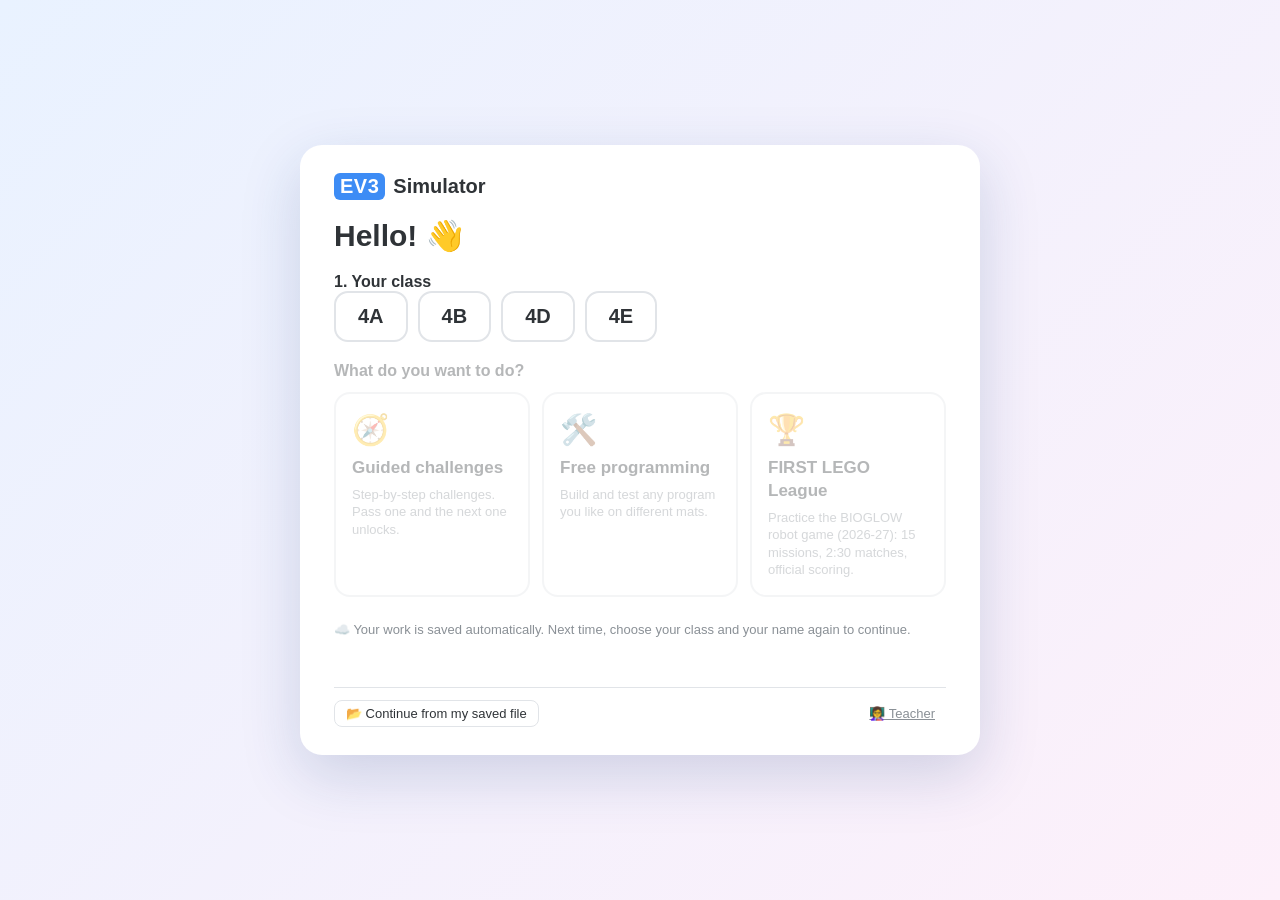
==== index.html @ 579acf02 "Narrower block palette (own scale 0.75); EV3 brick, variables and console collapsed by default Co-Au" ====
<!doctype html>
<html lang="en">
<head>
  <meta charset="utf-8">
  <meta name="viewport" content="width=device-width, initial-scale=1">
  <title>EV3 Simulator</title>
  <link rel="stylesheet" href="css/style.css">
</head>
<body>
  <header id="topbar">
    <div class="brand"><span class="logo">EV3</span><span>Simulator</span></div>
    <div class="student-chip" id="studentChip" title="Student">👤 <span id="chipName"></span></div>
    <button class="mode-pill" id="btnSwitchMode" title="Switch mode"></button>
    <div class="spacer"></div>
    <span class="sync" id="syncStatus" title="Connection to the teacher's dashboard"></span>
    <button id="btnHelpMe" class="help-me" title="Ask your teacher for help">🙋 I need help</button>
    <button id="btnSaveWork" class="save-work" title="Download your work to this computer">💾 Save my work</button>
    <button id="btnHelp" class="round" title="Help">?</button>
    <button id="btnExit" title="Finish or change student">Exit</button>
  </header>
  <div id="saveReminder" class="save-reminder" hidden>💾 Remember to save your work on this computer. <button id="btnReminderSave">Save now</button> <button id="btnReminderLater" class="link">later</button></div>

  <main>
    <section id="editor">
      <div id="blocklyDiv"></div>
      <button id="btnPortView" class="pv-open" title="Show the Port View: live values of every motor and sensor">
        <svg viewBox="0 0 34 40" width="26" height="30"><rect x="6" y="2" width="22" height="36" rx="4" fill="none" stroke="#3a3f45" stroke-width="2.4"/><rect x="10" y="6" width="14" height="10" rx="1.5" fill="#3a3f45"/><rect x="13" y="22" width="8" height="8" rx="2" fill="#3a3f45"/></svg>
        <span>Port View</span>
      </button>
      <div id="zoomBar" class="zoom-bar">
        <button data-z="out" title="Zoom out"><svg viewBox="0 0 24 24"><circle cx="10" cy="10" r="7"/><path d="M6.5 10h7M15.5 15.5L21 21"/></svg></button>
        <button data-z="in" title="Zoom in"><svg viewBox="0 0 24 24"><circle cx="10" cy="10" r="7"/><path d="M6.5 10h7M10 6.5v7M15.5 15.5L21 21"/></svg></button>
        <button data-z="reset" title="Reset zoom"><svg viewBox="0 0 24 24"><path d="M4 4l5 5M9 5v4H5M20 4l-5 5M15 5v4h4M4 20l5-5M9 19v-4H5M20 20l-5-5M15 19v-4h4"/><circle cx="12" cy="12" r="0.8"/></svg></button>
        <span class="sep"></span>
        <button data-z="undo" title="Undo"><svg viewBox="0 0 24 24"><path d="M9 14L4 9l5-5"/><path d="M4 9h10a6 6 0 0 1 0 12h-3"/></svg></button>
        <button data-z="redo" title="Redo"><svg viewBox="0 0 24 24"><path d="M15 14l5-5-5-5"/><path d="M20 9H10a6 6 0 0 0 0 12h3"/></svg></button>
      </div>
    </section>

    <aside id="side">
      <div id="examBanner" class="exam-banner" hidden></div>
      <div class="toolbar">
        <button id="btnRun" class="run" title="Run the program">▶ Run</button>
        <button id="btnStop" class="stop" title="Stop the program">■ Stop</button>
        <button id="btnReset" title="Put the robot back at the start">↺ Reset</button>
        <select id="speedSel" title="Simulation speed">
          <option value="1">×1</option><option value="2">×2</option><option value="4">×4</option><option value="max">Turbo</option>
        </select>
        <label class="chk"><input type="checkbox" id="chkTrail" checked> Trail</label>
        <button id="btnPortView2" title="Show the Port View">🔌 Port View</button>
        <button id="btn3d" title="See the FLL table in 3D" hidden>🧊 3D</button>
        <button id="btnBig" title="Bigger simulator">⛶</button>
        <span id="simClock" class="clock">0.0 s</span>
      </div>

      <div id="simWrap"><canvas id="simCanvas"></canvas><div id="simError" class="sim-error" hidden></div></div>

      <div id="sandboxBar" class="bar">
        <label>Mat <select id="matSel"></select></label>
        <button id="btnAddBox" title="Add a box you can drag">+ Box</button>
        <button id="btnBeacon" title="Add or remove the infrared beacon">+ Beacon</button>
        <button id="btnClearTrail">Clear trail</button>
        <span class="hint">Drag the robot, boxes and beacon · mouse wheel over the robot to turn it</span>
      </div>

      <div id="challengeBox" class="card" hidden>
        <div id="stepper" class="stepper"></div>
        <div class="row">
          <h2 id="challengeTitle" class="ch-title"></h2>
          <span id="challengeMeta" class="meta"></span>
        </div>
        <div id="challengeDesc" class="desc"></div>
        <div id="hintBox" class="hints"></div>
        <div class="row">
          <button id="btnHint" title="Show a hint">💡 Hint</button>
          <button id="btnVariant" title="Try the challenge with another random layout">🎲 New layout</button>
          <span class="spacer"></span>
          <button id="btnEvaluate" class="primary">✅ Check my solution</button>
        </div>
        <div id="practiceResult"></div>
        <div id="validateBox"></div>
      </div>

      <div id="fllBox" class="card fll-box" hidden>
        <div class="fll-head">
          <div><b>🏆 FIRST LEGO League · BIOGLOW</b><div class="muted fll-sub">Robot game practice, 2026-27 season (unofficial simulator)</div></div>
          <div class="fll-clock" id="fllClock">2:30</div>
          <div class="fll-score"><span id="fllScore">0</span><small>points</small></div>
        </div>
        <div class="row">
          <span class="muted">Precision tokens</span> <span id="fllTokens" class="tokens"></span>
          <span class="spacer"></span>
          <label class="chk"><input type="checkbox" id="fllZones"> Show action zones</label>
        </div>
        <div class="row fll-setup" id="fllSetup">
          <label>Launch area <select id="fllSide"><option value="left">Left (red)</option><option value="right">Right (blue)</option></select></label>
          <label>Mine dock <select data-dock="mine"></select></label>
          <label>City dock <select data-dock="city"></select></label>
          <label>Farm dock <select data-dock="farm"></select></label>
        </div>
        <div class="row">
          <button id="fllNew">🔁 New match</button>
          <button id="fllRescue" title="Interrupt the robot and bring it back home: you lose one precision token">🛟 Rescue robot (−1 token)</button>
          <span class="spacer"></span>
          <button id="fllEnd" class="primary">🏁 End match &amp; score</button>
        </div>
        <div id="fllInfo" class="fll-info"></div>
        <div id="fllSheet" class="fll-sheet"></div>
      </div>

      <div id="notesPanel" class="card notes-panel" hidden></div>

      <button id="lowerToggle" class="lower-toggle" aria-expanded="false"><span class="lt-arrow">▸</span> EV3 brick · variables · console</button>
      <div class="lower" id="lowerPanel" hidden>
        <div id="brick">
          <div class="lcd"><canvas id="lcdCanvas" width="178" height="128"></canvas></div>
          <div class="brick-buttons">
            <button class="bb back" data-btn="back" title="Back (stops the program)">⟲</button>
            <div class="pad" id="pad">
              <button class="bb up" data-btn="up">▲</button>
              <button class="bb left" data-btn="left">◀</button>
              <button class="bb center" data-btn="center"></button>
              <button class="bb right" data-btn="right">▶</button>
              <button class="bb down" data-btn="down">▼</button>
            </div>
          </div>
        </div>
        <div class="panels">
          <div class="panel">
            <h3>Variables</h3>
            <div id="varList" class="vars"><span class="muted">No variables</span></div>
          </div>
          <div class="panel">
            <h3>Console <button id="btnClearLog" class="mini">clear</button></h3>
            <div id="log" class="log"></div>
          </div>
        </div>
      </div>
    </aside>
  </main>

  <div id="pvPanel" class="pv-panel" hidden>
    <div class="pv-top">
      <svg viewBox="0 0 34 40" width="30" height="34"><rect x="6" y="2" width="22" height="36" rx="4" fill="#e9ebee" stroke="#3a3f45" stroke-width="2"/><rect x="10" y="6" width="14" height="10" rx="1.5" fill="#3a3f45"/><rect x="13" y="22" width="8" height="8" rx="2" fill="#3a3f45"/></svg>
      <div><div class="pv-name">EV3</div><div class="muted pv-sub">Simulated robot</div></div>
      <div class="pv-tabs"><button data-pvtab="diagram" class="active">Port View</button><button data-pvtab="setup">Robot setup</button></div>
      <button class="pv-close" id="pvClose" aria-label="Close">✕</button>
    </div>
    <div id="pvDiagramTab"><div id="pvDiagram" class="pv-diagram"></div></div>
    <div id="pvSetupTab" hidden>
      <div class="pv-head">
        <select id="presetSel" title="Robot configuration presets"></select>
        <span id="pvWarn" class="pv-warn"></span>
      </div>
      <div id="pvGrid" class="pv-grid"></div>
    </div>
  </div>

  <div id="welcome" class="welcome">
    <div class="welcome-card">
      <div class="brand big"><span class="logo">EV3</span><span>Simulator</span></div>
      <h1>Hello! 👋</h1>
      <input id="wName" type="hidden" value=""><input id="wClass" type="hidden" value="">
      <div id="wPick">
        <p class="wq">1. Your class</p>
        <div id="wClasses" class="wclasses"></div>
        <div id="wNameStep" hidden>
          <p class="wq">2. Your name</p>
          <div id="wNames" class="wnames"></div>
        </div>
      </div>
      <div id="wMe" class="wme" hidden><span id="wMeText"></span> <button id="wChange" class="link">Not you? Change</button></div>
      <p class="wq" id="wModeTitle">What do you want to do?</p>
      <div class="choices" id="wChoices">
        <button class="choice guided" data-mode="guided"><span class="cicon">🧭</span><b>Guided challenges</b><span>Step-by-step challenges. Pass one and the next one unlocks.</span></button>
        <button class="choice free" data-mode="free"><span class="cicon">🛠️</span><b>Free programming</b><span>Build and test any program you like on different mats.</span></button>
        <button class="choice fll" data-mode="fll"><span class="cicon">🏆</span><b>FIRST LEGO League</b><span>Practice the BIOGLOW robot game (2026-27): 15 missions, 2:30 matches, official scoring.</span></button>
      </div>
      <p class="muted wsave">☁️ Your work is saved automatically. Next time, choose your class and your name again to continue.</p>
      <p id="wError" class="werr"></p>
      <div class="welcome-alt">
        <button id="wContinue" hidden></button>
        <button id="wOpen">📂 Continue from my saved file</button>
        <input type="file" id="wFile" accept=".json" hidden>
        <span style="flex:1"></span>
        <button id="wTeacher" class="link" title="Teacher dashboard (password)">👩‍🏫 Teacher</button>
      </div>
    </div>
  </div>

  <div id="pauseOverlay" class="overlay" hidden><div class="ov-box"><div class="ov-icon">👀</div><h1>Eyes on your teacher</h1><p>Your screen is paused for a moment.</p></div></div>
  <div id="closedOverlay" class="overlay" hidden><div class="ov-box"><div class="ov-icon">🔒</div><h1>Your class is closed right now</h1><p>Your work is saved. You can come back when your teacher opens the class.</p><button id="closedExit" class="primary">Exit</button></div></div>
  <div id="examOverlay" class="overlay" hidden><div class="ov-box" id="examOverlayBody"></div></div>

  <div id="modal" class="modal" hidden>
    <div class="modal-box">
      <button class="modal-close" id="modalClose" aria-label="Close">✕</button>
      <div id="modalBody"></div>
    </div>
  </div>

  <script src="lib/blockly/blockly_compressed.js"></script>
  <script src="lib/blockly/blocks_compressed.js"></script>
  <script src="lib/blockly/javascript_compressed.js"></script>
  <script src="lib/blockly/msg/en.js"></script>
  <script src="lib/continuous-toolbox/index.js"></script>
  <script src="js/sim.js"></script>
  <script src="js/blocks.js"></script>
  <script src="js/generator.js"></script>
  <script src="js/brick.js"></script>
  <script src="js/runtime.js"></script>
  <script src="js/world.js"></script>
  <script src="js/render.js"></script>
  <script src="js/evaluator.js"></script>
  <script src="js/fll.js"></script>
  <script src="js/config.js"></script>
  <script src="js/roster.js"></script>
  <script src="js/progress.js"></script>
  <script src="js/portview.js"></script>
  <script src="js/app.js"></script>
  <script src="js/classroom.js"></script>
  <script type="importmap">{ "imports": { "three": "./lib/three/three.module.min.js" } }</script>
  <script type="module" src="js/fll3d.js"></script>
</body>
</html>
---- css/style.css ----
:root {
  --blue: #3d8cf5;
  --blue-dark: #2a6fd0;
  --bg: #f7f7f7;
  --panel: #ffffff;
  --text: #2f3337;
  --muted: #8a9096;
  --border: #e1e4e8;
  --green: #3daa51;
  --red: #e85a5e;
  --sensor: #58c2e8;
  --side-w: 520px;
}
* { box-sizing: border-box; }
[hidden] { display: none !important; }
html, body { height: 100%; margin: 0; }
body {
  font-family: "Helvetica Neue", Helvetica, Arial, sans-serif;
  font-size: 13px;
  color: var(--text);
  background: var(--bg);
  display: flex;
  flex-direction: column;
  overflow: hidden;
}
button, select, input { font: inherit; }
button {
  cursor: pointer;
  border: 1px solid var(--border);
  background: #fff;
  border-radius: 8px;
  padding: 5px 11px;
  color: var(--text);
}
button:hover { background: #f3f5f7; }
button:disabled { opacity: 0.45; cursor: default; }
select, input { border: 1px solid var(--border); border-radius: 8px; padding: 4px 6px; background: #fff; color: var(--text); }

/* ---------- Top bar ---------- */
#topbar {
  display: flex;
  align-items: center;
  gap: 10px;
  padding: 7px 12px;
  background: #fff;
  border-bottom: 1px solid var(--border);
  flex: 0 0 auto;
}
.brand { display: flex; align-items: center; gap: 8px; font-weight: 700; font-size: 16px; }
.logo { background: var(--blue); color: #fff; border-radius: 6px; padding: 2px 6px; font-weight: 900; letter-spacing: 0.5px; }
.project-tab { background: #f1f2f4; border-radius: 18px; padding: 2px 6px; }
.project-name { width: 170px; background: transparent; border-color: transparent; font-weight: 600; text-align: center; }
.project-name:focus { background: #fff; border-color: var(--border); }
.menu { display: flex; gap: 4px; }
.menu button { border-color: transparent; background: transparent; }
.menu button:hover { background: #f1f2f4; }
.tabs { display: flex; gap: 2px; background: #f1f2f4; border-radius: 10px; padding: 3px; }
.tab { border: none !important; background: transparent; border-radius: 8px !important; color: var(--muted); font-weight: 600; }
.tab.active { background: #fff; color: var(--blue-dark); box-shadow: 0 1px 3px rgba(0, 0, 0, 0.12); }
.spacer { flex: 1; }
.student { display: flex; gap: 6px; }
.student input { width: 160px; background: #f7f8f9; }
.student input#studentClass { width: 80px; }
.round { border-radius: 50% !important; width: 30px; height: 30px; padding: 0 !important; font-weight: 700; }

/* ---------- Main ---------- */
main { flex: 1; display: flex; min-height: 0; }
#editor { flex: 1; position: relative; min-width: 0; }
#blocklyDiv { position: absolute; inset: 0; }
#side {
  width: var(--side-w);
  flex: 0 0 var(--side-w);
  background: var(--panel);
  border-left: 1px solid var(--border);
  display: flex;
  flex-direction: column;
  overflow-y: auto;
}

/* Continuous toolbox like EV3 Classroom */
.blocklyToolboxDiv { background: #fff !important; border-right: 1px solid var(--border); padding-top: 6px; }
.blocklyToolboxCategory { padding: 6px 0 !important; }
.categoryBubble { width: 26px !important; height: 26px !important; border: none !important; margin: 0 auto 3px !important; }
.blocklyToolboxDiv [id$='.label'] { font-size: 10.5px !important; text-transform: uppercase; letter-spacing: 0.2px; font-weight: 500; white-space: nowrap; }
.blocklyTreeSelected, .blocklyToolboxSelected { background: #f1f2f4 !important; border-radius: 12px; }
.blocklyFlyoutLabelText { font-size: 26px !important; font-weight: 600 !important; fill: #a4a8ad !important; }
.blocklyFlyoutButton { fill: #fff !important; stroke: #d0d4d8 !important; }
.blocklyFlyoutButton .blocklyText { fill: #575e75 !important; font-weight: 500; }

.zoom-bar {
  position: absolute; bottom: 18px; left: 360px; display: flex; gap: 10px; align-items: center; z-index: 5;
}
.zoom-bar button { width: 40px; height: 40px; border-radius: 50%; padding: 0; background: transparent; border: none; }
.zoom-bar button:hover { background: rgba(0, 0, 0, 0.06); }
.zoom-bar svg { width: 30px; height: 30px; fill: none; stroke: #6b7076; stroke-width: 1.6; stroke-linecap: round; stroke-linejoin: round; }
.zoom-bar .sep { width: 1px; height: 26px; background: #d6d9dc; margin: 0 4px; }

.toolbar { display: flex; align-items: center; gap: 6px; padding: 8px; border-bottom: 1px solid var(--border); flex-wrap: wrap; }
.toolbar .run { background: var(--green); color: #fff; border-color: var(--green); font-weight: 700; }
.toolbar .run:hover { background: #33944a; }
.toolbar .stop { background: var(--red); color: #fff; border-color: var(--red); font-weight: 700; }
.toolbar .stop:hover { background: #d44c50; }
.chk { display: flex; align-items: center; gap: 3px; color: var(--muted); }
.clock { margin-left: auto; font-variant-numeric: tabular-nums; color: var(--muted); font-weight: 600; }

#simWrap { position: relative; height: 330px; flex: 0 0 auto; background: #2b3036; }
#simCanvas { width: 100%; height: 100%; display: block; cursor: grab; }
#simCanvas.dragging { cursor: grabbing; }
.sim-error { position: absolute; left: 10px; right: 10px; bottom: 10px; background: rgba(232, 90, 94, 0.95); color: #fff; font-weight: 600; padding: 8px 12px; border-radius: 8px; font-size: 12.5px; box-shadow: 0 4px 14px rgba(0, 0, 0, 0.3); }

.bar { display: flex; align-items: center; gap: 6px; padding: 6px 8px; flex-wrap: wrap; border-bottom: 1px solid var(--border); }
.hint { color: var(--muted); font-size: 11px; }
.card { padding: 8px; border-bottom: 1px solid var(--border); display: flex; flex-direction: column; gap: 6px; }
.card .row { display: flex; gap: 6px; align-items: center; flex-wrap: wrap; }
#challengeSel { flex: 1; font-weight: 600; }
.meta { color: var(--muted); font-size: 11px; }
.desc { line-height: 1.45; background: #f6f9fc; border-radius: 8px; padding: 8px; }
.desc .skills { color: var(--muted); font-size: 11px; display: block; margin-top: 4px; }
button.primary { background: var(--blue); color: #fff; border-color: var(--blue); font-weight: 700; }
button.primary:hover { background: var(--blue-dark); }

.criteria { list-style: none; margin: 4px 0 0; padding: 0; }
.criteria li { display: flex; gap: 6px; padding: 2px 0; align-items: baseline; }
.criteria .pts { margin-left: auto; font-variant-numeric: tabular-nums; color: var(--muted); white-space: nowrap; }
.criteria .ok::before { content: "✔"; color: var(--green); font-weight: 700; }
.criteria .ko::before { content: "✖"; color: var(--red); font-weight: 700; }
.criteria .part::before { content: "◐"; color: #e69500; font-weight: 700; }
.scorebar { display: flex; align-items: center; gap: 8px; font-weight: 700; }
.scorebar .bar-bg { flex: 1; height: 8px; background: #e6ebf0; border-radius: 4px; overflow: hidden; }
.scorebar .bar-fg { height: 100%; background: var(--green); }

/* ---------- Port View ---------- */
.portview { padding: 8px; border-bottom: 1px solid var(--border); }
.pv-head { display: flex; align-items: center; gap: 8px; margin-bottom: 6px; }
.pv-head h3 { margin: 0; font-size: 13px; }
.pv-head select { font-size: 12px; }
.pv-warn { color: #d97706; font-size: 11px; }
.pv-grid { display: grid; grid-template-columns: repeat(4, 1fr); gap: 6px; }
.tile { border: 1px solid var(--border); border-radius: 10px; padding: 6px; display: flex; flex-direction: column; gap: 4px; min-width: 0; background: #fff; }
.tile.off { background: #fafbfc; }
.tile-top { display: flex; align-items: center; gap: 4px; }
.tile-top select { flex: 1; min-width: 0; font-size: 11px; padding: 2px 3px; }
.tile-bottom { display: flex; flex-wrap: wrap; gap: 3px; align-items: center; }
.tile-bottom select { flex: 1; min-width: 0; font-size: 11px; padding: 2px 3px; }
.pnum { flex: 0 0 auto; width: 20px; height: 20px; border-radius: 50%; color: #fff; font-weight: 800; font-size: 11px; display: flex; align-items: center; justify-content: center; }
.pnum.s { background: var(--sensor); }
.pnum.m { background: var(--blue); }
.tile-main { display: flex; align-items: center; gap: 6px; min-height: 34px; }
.ticon { flex: 0 0 auto; width: 32px; height: 32px; border-radius: 8px; display: flex; align-items: center; justify-content: center; overflow: hidden; }
.ticon img { width: 34px; height: 32px; margin-left: 3px; }
.ticon.empty { background: #eef0f2; }
.tile-val { font-weight: 700; font-size: 14px; font-variant-numeric: tabular-nums; min-width: 0; overflow: hidden; text-overflow: ellipsis; white-space: nowrap; }
.tile-val .on { color: var(--red); }
.tile-sub { color: var(--muted); font-size: 10.5px; min-height: 13px; line-height: 1.3; }
.dial { flex: 0 0 auto; width: 32px; height: 32px; border-radius: 50%; background: var(--blue); position: relative; display: block; }
.dial .needle { position: absolute; left: 15px; top: 3px; width: 2px; height: 13px; background: #fff; border-radius: 1px; transform-origin: 1px 13px; }
.swatch { display: inline-block; width: 11px; height: 11px; border-radius: 3px; border: 1px solid #999; vertical-align: -1px; margin-right: 4px; }
button.mini { padding: 1px 6px; font-size: 11px; border-radius: 6px; }
button.pressed { background: #2f3337 !important; color: #fff; }
.remote { display: flex; flex-direction: column; gap: 3px; width: 100%; }
.remote select { font-size: 11px; padding: 1px 2px; }
.rbtns { display: grid; grid-template-columns: repeat(5, 1fr); gap: 2px; }
.rbtns button { padding: 1px 0; font-size: 10px; }
.beaconbtn { color: var(--red); }

/* ---------- Brick, variables, console ---------- */
.lower { display: flex; gap: 10px; padding: 10px 8px; flex: 1; min-height: 210px; }
#brick {
  flex: 0 0 auto;
  width: 200px;
  background: linear-gradient(#f4f5f6, #d9dcdf);
  border: 1px solid #b9bfc5;
  border-radius: 14px;
  padding: 10px;
  display: flex;
  flex-direction: column;
  align-items: center;
  gap: 8px;
  align-self: flex-start;
}
.lcd { background: #3a4047; padding: 5px; border-radius: 6px; }
#lcdCanvas { display: block; width: 178px; height: 128px; image-rendering: pixelated; }
.brick-buttons { position: relative; width: 180px; height: 92px; }
.bb { position: absolute; padding: 0; background: #565d66; color: #d8dde2; border: none; font-size: 10px; border-radius: 4px; }
.bb:hover { background: #666e78; }
.bb.pressed { background: #2c3137 !important; }
.bb.back { left: 0; top: 0; width: 34px; height: 24px; border-radius: 8px 4px 4px 4px; }
.pad { position: absolute; left: 44px; top: 0; width: 92px; height: 92px; border-radius: 50%; box-shadow: 0 0 0 4px #9aa1a8; transition: box-shadow 0.08s; }
.bb.up { left: 26px; top: 2px; width: 40px; height: 22px; border-radius: 20px 20px 4px 4px; }
.bb.down { left: 26px; bottom: 2px; width: 40px; height: 22px; border-radius: 4px 4px 20px 20px; }
.bb.left { left: 2px; top: 26px; width: 22px; height: 40px; border-radius: 20px 4px 4px 20px; }
.bb.right { right: 2px; top: 26px; width: 22px; height: 40px; border-radius: 4px 20px 20px 4px; }
.bb.center { left: 28px; top: 28px; width: 36px; height: 36px; border-radius: 8px; background: #3d434a; }

.panels { flex: 1; display: flex; flex-direction: column; gap: 8px; min-width: 0; }
.panel { display: flex; flex-direction: column; min-width: 0; }
.panel h3 { margin: 0 0 4px; font-size: 11px; text-transform: uppercase; letter-spacing: 0.5px; color: var(--muted); display: flex; justify-content: space-between; align-items: center; }
.vars { display: flex; flex-direction: column; gap: 3px; overflow-y: auto; max-height: 110px; }
.var { display: flex; justify-content: space-between; gap: 6px; background: #fff4e8; border: 1px solid #ffd2a6; border-radius: 6px; padding: 2px 6px; }
.var.list { background: #fff0e3; border-color: #f7b98a; }
.var b { color: #c25e00; overflow: hidden; text-overflow: ellipsis; white-space: nowrap; }
.var span { font-variant-numeric: tabular-nums; overflow: hidden; text-overflow: ellipsis; white-space: nowrap; max-width: 65%; text-align: right; }
.muted { color: var(--muted); }
.log { font-family: Menlo, Consolas, monospace; font-size: 11px; overflow-y: auto; height: 110px; background: #fafbfc; border: 1px solid var(--border); border-radius: 6px; padding: 4px 6px; }
.log div { padding: 1px 0; word-break: break-word; }
.log .error { color: var(--red); }
.log .info { color: var(--muted); }
.log .success { color: var(--green); font-weight: 600; }

/* ---------- Modal ---------- */
.modal { position: fixed; inset: 0; background: rgba(20, 30, 40, 0.5); display: flex; align-items: center; justify-content: center; z-index: 1000; }
.modal-box { background: #fff; border-radius: 14px; max-width: 720px; width: calc(100% - 32px); max-height: calc(100% - 40px); overflow-y: auto; padding: 20px 24px; position: relative; box-shadow: 0 20px 60px rgba(0, 0, 0, 0.3); }
.modal-close { position: absolute; right: 12px; top: 12px; border: none; font-size: 16px; }
.modal-box h2 { margin-top: 0; }
.modal-box table { border-collapse: collapse; width: 100%; }
.modal-box th, .modal-box td { text-align: left; padding: 4px 6px; border-bottom: 1px solid #eee; }
.modal-box label.field { display: flex; flex-direction: column; gap: 4px; margin: 10px 0; font-weight: 600; }
.modal-box label.field input { font-weight: 400; padding: 7px 9px; }
.big-score { font-size: 40px; font-weight: 800; color: var(--blue-dark); }
.trial { border: 1px solid var(--border); border-radius: 8px; padding: 8px 10px; margin: 8px 0; }
.trial h4 { margin: 0 0 4px; display: flex; justify-content: space-between; }
.progress { height: 10px; background: #e6ebf0; border-radius: 5px; overflow: hidden; margin: 10px 0; }
.progress > div { height: 100%; background: var(--blue); transition: width 0.2s; }

/* Blocks currently running */
.ev3-running > .blocklyPath { stroke: #ffe600 !important; stroke-width: 4px !important; filter: drop-shadow(0 0 4px #ffe600); }

@media (max-width: 1250px) {
  :root { --side-w: 440px; }
  .student input { width: 110px; }
  .pv-grid { grid-template-columns: repeat(2, 1fr); }
}

/* Steering dial (move straight: 0) */
.steer-dial { display: flex; flex-direction: column; align-items: center; gap: 6px; padding: 8px; }
.steer-dial svg { cursor: pointer; touch-action: none; }
.steer-row { display: flex; gap: 3px; }
.steer-row button { font-size: 11px; padding: 2px 6px; border: none; border-radius: 10px; background: rgba(255, 255, 255, 0.25); color: #fff; }
.steer-row button:hover { background: rgba(255, 255, 255, 0.4); }
.steer-input { width: 70px; text-align: center; border-radius: 10px; border: none; padding: 3px; }

/* ---------- Student session ---------- */
.student-chip { background: #f1f2f4; border-radius: 16px; padding: 5px 12px; font-weight: 600; }
.mode-pill { border-radius: 16px !important; font-weight: 600; background: #eef5ff; color: var(--blue-dark); border-color: #cfe2fd; }
.mode-pill:hover { background: #e0edff; }
.save-work { background: var(--green) !important; color: #fff; border-color: var(--green) !important; font-weight: 700; }
.save-work:hover { background: #33944a !important; }
.sync { font-size: 11px; color: var(--muted); white-space: nowrap; }
.sync.on { color: var(--green); }
.save-reminder { background: #fff7e0; border-bottom: 1px solid #f3dca0; padding: 6px 12px; text-align: center; font-weight: 600; color: #8a5a00; }
.save-reminder button { margin-left: 6px; }
button.link { border: none; background: none; text-decoration: underline; color: var(--muted); }

.welcome { position: fixed; inset: 0; z-index: 900; background: linear-gradient(135deg, #e9f2ff, #fdf0fa); display: flex; align-items: center; justify-content: center; padding: 20px; }
.welcome-card { background: #fff; border-radius: 22px; box-shadow: 0 20px 60px rgba(30, 60, 120, 0.18); padding: 28px 34px; width: 680px; max-width: 100%; max-height: 100%; overflow-y: auto; display: flex; flex-direction: column; gap: 12px; }
.welcome-card h1 { margin: 6px 0 0; font-size: 30px; }
.brand.big { font-size: 20px; }
.wfields { display: flex; gap: 12px; }
.wfields label { flex: 1; display: flex; flex-direction: column; gap: 4px; font-weight: 600; }
.wfields input { font-size: 18px; padding: 10px 12px; border-radius: 12px; }
.wq { margin: 8px 0 0; font-weight: 700; font-size: 16px; }
.choices { display: grid; grid-template-columns: 1fr 1fr; gap: 12px; }
.choice { display: flex; flex-direction: column; align-items: flex-start; gap: 6px; text-align: left; padding: 16px; border-radius: 16px; border: 2px solid var(--border); line-height: 1.35; }
.choice b { font-size: 17px; }
.choice span:last-child { color: var(--muted); font-size: 13px; }
.choice .cicon { font-size: 30px; }
.choice.guided:hover { border-color: var(--blue); background: #f2f7ff; }
.choice.free:hover { border-color: #e95bc9; background: #fdf3fb; }
.roster { background: #f6f9fc; border-radius: 12px; padding: 10px 12px; display: flex; flex-direction: column; gap: 8px; }
.chips { display: flex; flex-wrap: wrap; gap: 6px; }
.chip { border-radius: 16px; font-weight: 700; padding: 6px 12px; border-color: #cfe2fd; background: #fff; }
.chip span { color: var(--muted); font-weight: 500; font-size: 11px; margin-left: 4px; }
.chip:hover { background: #eef5ff; border-color: var(--blue); }
.werr { color: var(--red); font-weight: 600; min-height: 1em; margin: 0; }
.welcome-alt { display: flex; gap: 8px; flex-wrap: wrap; border-top: 1px solid var(--border); padding-top: 12px; }

/* Guided challenges */
.stepper { display: flex; gap: 4px; align-items: center; flex-wrap: wrap; }
.step { width: 30px; height: 30px; border-radius: 50%; padding: 0; font-weight: 800; font-size: 12px; border: 2px solid var(--border); background: #fff; color: var(--muted); }
.step.open { border-color: var(--blue); color: var(--blue-dark); }
.step.passed { border-color: #e69500; background: #fff4dc; color: #a66a00; }
.step.validated { border-color: var(--green); background: var(--green); color: #fff; }
.step.locked { background: #f1f2f4; color: #b8bdc2; cursor: not-allowed; }
.step.current { box-shadow: 0 0 0 3px rgba(61, 140, 245, 0.35); }
.step-line { flex: 0 0 8px; height: 2px; background: var(--border); }
.ch-title { margin: 0; font-size: 17px; flex: 1; }
.hints { display: flex; flex-direction: column; gap: 4px; }
.hint-card { background: #fffbe6; border: 1px solid #f5e3a0; border-radius: 8px; padding: 6px 8px; }
.banner { border-radius: 12px; padding: 12px 14px; display: flex; flex-direction: column; gap: 8px; }
.banner.call { background: #fff4dc; border: 2px solid #f0b43c; }
.banner .big { font-size: 18px; font-weight: 800; }
.banner.done { background: #e8f7ec; border: 2px solid var(--green); }
.banner .row { display: flex; gap: 6px; align-items: center; flex-wrap: wrap; }
.banner input { width: 110px; font-size: 16px; text-align: center; letter-spacing: 3px; }
.toast { position: fixed; left: 50%; top: 70px; transform: translateX(-50%); background: #2f3337; color: #fff; padding: 10px 18px; border-radius: 12px; font-weight: 600; z-index: 1200; box-shadow: 0 8px 24px rgba(0, 0, 0, 0.25); }

/* ---------- Port View panel (EV3 Classroom style) ---------- */
.pv-open { position: absolute; top: 12px; left: 360px; z-index: 5; display: flex; flex-direction: column; align-items: center; gap: 2px; background: rgba(255, 255, 255, 0.9); border-radius: 12px; padding: 6px 10px; font-size: 11px; font-weight: 600; color: #3a3f45; }
.pv-open:hover { background: #fff; box-shadow: 0 2px 10px rgba(0, 0, 0, 0.12); }
.pv-open.active { border-color: var(--blue); color: var(--blue-dark); }
.pv-panel { position: fixed; left: 50%; top: 70px; transform: translateX(-60%); z-index: 800; background: #fff; border-radius: 16px; box-shadow: 0 18px 50px rgba(0, 0, 0, 0.25); border: 1px solid var(--border); padding: 12px 16px 16px; max-height: calc(100vh - 90px); overflow: auto; }
.pv-top { display: flex; align-items: center; gap: 10px; border-bottom: 1px solid var(--border); padding-bottom: 10px; margin-bottom: 8px; cursor: move; user-select: none; }
.pv-name { font-size: 20px; font-weight: 800; }
.pv-sub { font-size: 11px; }
.pv-tabs { display: flex; gap: 2px; background: #f1f2f4; border-radius: 10px; padding: 3px; margin-left: 16px; }
.pv-tabs button { border: none; background: transparent; border-radius: 8px; font-weight: 600; color: var(--muted); }
.pv-tabs button.active { background: #fff; color: var(--blue-dark); box-shadow: 0 1px 3px rgba(0, 0, 0, 0.12); }
.pv-close { margin-left: auto; border: none; font-size: 18px; background: transparent; }
.pv-diagram { position: relative; }
.pv-lines { position: absolute; inset: 0; pointer-events: none; }
.pv-lines path { fill: none; stroke: #9aa1a8; stroke-width: 1.5; stroke-dasharray: 4 4; }
.pv-brick { position: absolute; background: linear-gradient(#f4f5f6, #dfe2e5); border: 2px solid #c3c8cd; border-radius: 14px; display: flex; flex-direction: column; align-items: center; padding-top: 18px; gap: 10px; }
.pv-screen { background: #3a4047; padding: 4px; border-radius: 6px; }
.pv-screen canvas { display: block; width: 110px; height: 79px; image-rendering: pixelated; }
.pv-pad { width: 46px; height: 46px; border-radius: 12px; background: #565d66; display: flex; align-items: center; justify-content: center; transform: rotate(45deg); }
.pv-pad span { width: 18px; height: 18px; border-radius: 4px; background: #2d3238; }
.pv-logo { font-weight: 800; letter-spacing: 3px; color: #9aa1a8; font-size: 12px; }
.pv-ports { position: absolute; left: 0; right: 0; display: flex; justify-content: center; gap: 16px; font-size: 9px; font-weight: 800; color: #6b7076; }
.pv-ports span { width: 14px; height: 14px; border-radius: 50%; background: #c3c8cd; display: flex; align-items: center; justify-content: center; }
.pv-ports.top { top: -8px; }
.pv-ports.bottom { bottom: -8px; }
.pv-node { position: absolute; width: 120px; display: flex; flex-direction: column; align-items: center; gap: 4px; }
.pv-circle { position: relative; width: 52px; height: 52px; border-radius: 50%; display: flex; align-items: center; justify-content: center; overflow: hidden; box-shadow: 0 2px 6px rgba(0, 0, 0, 0.15); }
.pv-circle img { width: 40px; height: 38px; margin-left: 4px; }
.pv-node.empty .pv-circle { background: #fff; border: 2px dashed #c3c8cd; box-shadow: none; }
.pv-badge { position: absolute; top: 34px; left: 72px; width: 18px; height: 18px; border-radius: 50%; color: #fff; font-size: 10px; font-weight: 800; display: flex; align-items: center; justify-content: center; border: 2px solid #fff; }
.pv-badge.m { background: var(--blue); }
.pv-badge.s { background: var(--sensor); }
.pv-val { position: relative; color: var(--blue-dark); font-weight: 700; font-size: 14px; font-variant-numeric: tabular-nums; white-space: nowrap; cursor: pointer; }
.pv-val select { position: absolute; inset: 0; opacity: 0; cursor: pointer; }
.pv-caret { font-size: 10px; }
.pv-panel .pv-grid { width: 620px; }

/* ---------- FIRST LEGO League practice ---------- */
.choices { grid-template-columns: 1fr 1fr 1fr; }
.choice.fll:hover { border-color: #43a047; background: #f1f8e9; }
.fll-box { gap: 8px; }
.fll-head { display: flex; align-items: center; gap: 12px; }
.fll-head > div:first-child { flex: 1; }
.fll-sub { font-size: 11px; }
.fll-clock { font-size: 28px; font-weight: 800; font-variant-numeric: tabular-nums; color: #2f3337; background: #f1f2f4; border-radius: 10px; padding: 2px 12px; }
.fll-clock.low { color: #fff; background: var(--red); }
.fll-score { text-align: center; background: #e8f5e9; border-radius: 10px; padding: 2px 12px; }
.fll-score span { display: block; font-size: 24px; font-weight: 800; color: #2e7d32; line-height: 1.1; }
.fll-score small { color: var(--muted); font-size: 10px; }
.tokens { letter-spacing: 2px; color: #e53935; font-size: 15px; }
.fll-setup label { font-size: 12px; display: flex; gap: 4px; align-items: center; }
.fll-setup select { font-size: 12px; padding: 2px 4px; }
.fll-info { font-size: 12px; color: #5d4037; background: #fff8e1; border-radius: 8px; padding: 6px 8px; }
.fll-info:empty { display: none; }
.fll-sheet { max-height: 300px; overflow-y: auto; border: 1px solid var(--border); border-radius: 8px; }
.fll-sheet table { width: 100%; border-collapse: collapse; font-size: 12px; }
.fll-sheet td { padding: 4px 6px; border-bottom: 1px solid #f0f2f4; cursor: pointer; }
.fll-sheet tr:hover td { background: #f6f9fc; }
.fll-sheet .mn { width: 26px; font-weight: 800; color: #fff; }
.fll-sheet .mn span { display: inline-block; background: #d32f2f; border-radius: 50%; width: 22px; height: 22px; line-height: 22px; text-align: center; font-size: 10px; }
.fll-sheet .pts { text-align: right; font-variant-numeric: tabular-nums; white-space: nowrap; font-weight: 700; }
.fll-sheet tr.full .pts { color: #2e7d32; }
.fll-sheet tr.zero .pts { color: #9e9e9e; }
.fll-sheet tr.extra td { background: #fafbfc; color: var(--muted); }
.scoresheet td, .scoresheet th { font-size: 13px; }
.scoresheet .ok { color: #2e7d32; font-weight: 700; }

/* Bigger simulator (FLL table is wide) */
body.bigfield { --side-w: min(62vw, 1100px); }
body.bigfield #simWrap { height: 46vh; min-height: 330px; }

/* FLL 3D view */
#sim3d { position: absolute; inset: 0; width: 100%; height: 100%; display: block; cursor: grab; }
#sim3d[hidden] { display: none; }
#btn3d.on { background: var(--blue, #3d8cf5); color: #fff; border-color: transparent; }
.hud3d { position: absolute; left: 8px; top: 8px; background: rgba(0, 0, 0, 0.55); color: #fff; padding: 3px 9px; border-radius: 6px; font-size: 12px; pointer-events: none; font-variant-numeric: tabular-nums; }
.bar3d { position: absolute; right: 8px; top: 8px; display: flex; gap: 4px; align-items: center; }
.bar3d button, .bar3d label { background: rgba(0, 0, 0, 0.55); color: #fff; border: 0; border-radius: 6px; padding: 3px 8px; font-size: 11.5px; cursor: pointer; display: flex; align-items: center; gap: 3px; }
.bar3d button.on { background: #3d8cf5; }
.hud3d[hidden], .bar3d[hidden] { display: none; }

/* Teacher dashboard: one header row per class */
table.cls tr.grp td { background: #eef3fb; font-weight: 700; color: #1f3b63; padding: 7px 10px; border-top: 2px solid #c9d6ea; }

/* Live class: presence dot, absent students, space between classes */
.pres { display: inline-block; width: 10px; height: 10px; border-radius: 50%; margin-right: 7px; vertical-align: 1px; }
.pres.on { background: #2ea043; box-shadow: 0 0 0 3px rgba(46, 160, 67, 0.2); }
.pres.off { background: #c4cad1; }
.pres.never { border: 2px solid #c4cad1; width: 6px; height: 6px; }
table.cls tr.absent td { color: #9aa3ad; }
table.cls tr.absent b { font-weight: 600; color: #8a939d; }
table.cls tr.grp-gap td { height: 18px; background: transparent; border: none; padding: 0; }
table.cls tr.grp td { font-size: 15px; }
.grp-count { margin-left: 8px; font-size: 12px; font-weight: 700; color: #8a939d; background: #fff; border-radius: 10px; padding: 2px 8px; }
.grp-count.on { color: #2ea043; }

/* Welcome: class, then name */
.wclasses { display: flex; gap: 10px; flex-wrap: wrap; }
.wclass { font-size: 20px; font-weight: 800; padding: 12px 22px; border-radius: 14px; border: 2px solid var(--border); background: #fff; }
.wclass:hover { border-color: var(--blue); background: #f2f7ff; }
.wclass.on { background: var(--blue, #3d8cf5); border-color: var(--blue, #3d8cf5); color: #fff; }
.wnames { display: grid; grid-template-columns: repeat(auto-fill, minmax(130px, 1fr)); gap: 8px; max-height: 260px; overflow-y: auto; padding: 2px; }
.wname { font-size: 16px; font-weight: 700; padding: 11px 10px; border-radius: 12px; border: 2px solid var(--border); background: #fff; text-align: center; }
.wname:hover { border-color: var(--blue); background: #f2f7ff; }
.wme { font-size: 20px; background: #f2f7ff; border-radius: 14px; padding: 12px 16px; display: flex; align-items: center; gap: 12px; flex-wrap: wrap; }
.wme .link { font-size: 13px; }
.wait { opacity: 0.35; pointer-events: none; }

/* Help request, exam banner, teacher comments, overlays */
.help-me { font-weight: 700; border-color: #f0c36d; background: #fff8e6; }
.help-me:hover { background: #ffefc2; }
.help-me.waiting { background: #f0a020; border-color: #f0a020; color: #fff; animation: helpPulse 1.6s ease-in-out infinite; }
@keyframes helpPulse { 50% { box-shadow: 0 0 0 5px rgba(240, 160, 32, 0.25); } }
.exam-banner { background: #5b3cc4; color: #fff; padding: 8px 12px; font-size: 15px; text-align: center; }
.exam-banner.soon { background: #d9363e; }
.exam-best { background: #f4f0ff; border-radius: 10px; padding: 8px 10px; display: flex; flex-direction: column; gap: 3px; }
.notes-panel { border-left: 4px solid #f0a020; background: #fffaf0; }
.notes-panel h3 { margin: 0 0 6px; font-size: 14px; }
.note { background: #fff; border: 1px solid #f3dca0; border-radius: 10px; padding: 8px 10px; margin-bottom: 6px; }
.note-text { font-weight: 600; white-space: pre-wrap; }
.note-actions { display: flex; gap: 6px; justify-content: flex-end; margin-top: 6px; align-items: center; }
.overlay { position: fixed; inset: 0; z-index: 2000; background: rgba(20, 30, 50, 0.82); display: flex; align-items: center; justify-content: center; padding: 20px; }
.ov-box { background: #fff; border-radius: 22px; padding: 30px 40px; text-align: center; max-width: 560px; box-shadow: 0 20px 60px rgba(0, 0, 0, 0.35); }
.ov-box h1 { margin: 6px 0; }
.ov-icon { font-size: 64px; }
.exam-res { margin: 10px auto; border-collapse: collapse; }
.exam-res td { padding: 5px 14px; border-bottom: 1px solid var(--border); text-align: left; }
.teacher-msg { font-size: 18px; white-space: pre-wrap; background: #f2f7ff; border-radius: 12px; padding: 12px 14px; }
.wclass.closed { opacity: 0.45; cursor: not-allowed; }

/* Teacher: help queue, class commands, exams, history, comments, class lists, backups, database */
.help-queue { border-left: 5px solid #f0a020; background: #fffaf0; }
.help-item { display: flex; align-items: center; gap: 8px; padding: 6px 0; border-top: 1px solid #f3dca0; flex-wrap: wrap; }
.help-wait { background: #f0a020; color: #fff; font-weight: 700; border-radius: 8px; padding: 2px 8px; font-variant-numeric: tabular-nums; }
.help-badge { margin-right: 4px; animation: helpPulse 1.6s ease-in-out infinite; border-radius: 50%; }
.grp-row { display: flex; align-items: center; gap: 8px; flex-wrap: wrap; }
.grp-ctl { display: inline-flex; gap: 5px; align-items: center; flex-wrap: wrap; margin-left: auto; font-size: 12px; font-weight: 500; }
.grp-ctl .mini.on { background: #f0a020; border-color: #f0a020; color: #fff; }
.ctl-badge { border-radius: 10px; padding: 2px 8px; font-weight: 700; font-size: 12px; }
.ctl-badge.warn { background: #ffe1e1; color: #b3261e; }
.ctl-badge.exam { background: #ece6ff; color: #5b3cc4; }
td.st.exam { color: #5b3cc4; font-weight: 600; }
.exam-form { display: flex; flex-direction: column; gap: 10px; margin: 10px 0; }
.exam-form input:not([type]) { width: 100%; font-size: 15px; padding: 6px 8px; }
.exam-chs { display: grid; grid-template-columns: 1fr 1fr; gap: 4px 14px; margin-top: 6px; }
.exam-table td, .exam-table th { white-space: nowrap; }
.grade { font-size: 15px; }
.ok-mark { color: #2ea043; font-weight: 700; }
.warn-mark { color: #b3261e; font-weight: 700; }
.hist-bar { display: flex; gap: 5px; align-items: center; overflow-x: auto; padding: 6px 0 8px; white-space: nowrap; }
.hist-chip { border-radius: 14px; padding: 3px 10px; font-size: 12px; border: 1px solid var(--border); background: #fff; flex: 0 0 auto; }
.hist-chip.check { border-color: #9fd9a8; background: #f0fbf1; }
.hist-chip.on { background: var(--blue, #3d8cf5); border-color: var(--blue, #3d8cf5); color: #fff; }
.w-notes { border-top: 1px solid var(--border); padding-top: 6px; }
.w-notes textarea, #rosterPasteText { width: 100%; font: inherit; padding: 6px 8px; border-radius: 8px; border: 1px solid var(--border); }
.note.done { opacity: 0.6; }
.roster-editor { display: grid; grid-template-columns: repeat(auto-fill, minmax(190px, 1fr)); gap: 10px; margin: 8px 0; }
.roster-class textarea { width: 100%; font: inherit; padding: 6px 8px; border-radius: 8px; border: 1px solid var(--border); resize: vertical; }
.backup-list table { margin: 6px 0; }
.gauge { height: 14px; background: #eef1f5; border-radius: 8px; overflow: hidden; }
.gauge-fg { height: 100%; background: #2ea043; }
.gauge-fg.warn { background: #f0a020; }
.gauge-fg.bad { background: #d9363e; }

/* EV3 brick, variables and console: collapsible */
.lower-toggle { display: flex; align-items: center; gap: 6px; width: 100%; border: none; border-top: 1px solid var(--border); border-radius: 0; background: #f6f8fa; color: var(--muted); font-weight: 600; padding: 7px 12px; text-align: left; }
.lower-toggle:hover { background: #eef2f6; color: #333; }
.lt-arrow { font-size: 12px; width: 12px; }
.lower[hidden] { display: none; }
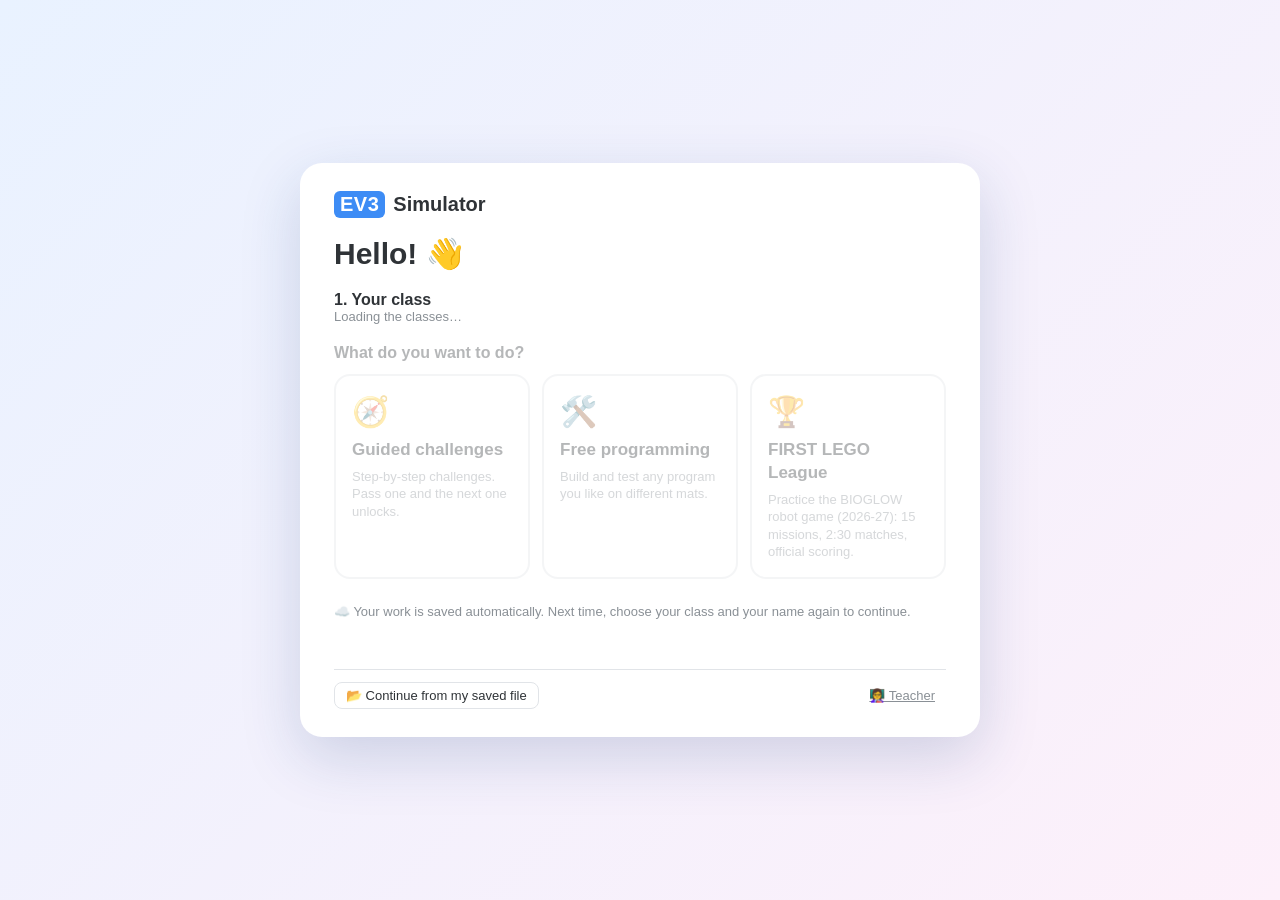
==== commit d84ab6eb: "Class code: students need it (in the link / QR code) to see the class lists and save; class lists no" ====
--- a/index.html
+++ b/index.html
@@ -161,6 +161,11 @@
       <div class="brand big"><span class="logo">EV3</span><span>Simulator</span></div>
       <h1>Hello! 👋</h1>
       <input id="wName" type="hidden" value=""><input id="wClass" type="hidden" value="">
+      <div id="wCodeStep" hidden>
+        <p class="wq">🔑 Class code</p>
+        <div class="wcode"><input id="wCode" autocomplete="off" inputmode="text" placeholder="code"><button class="primary" id="wCodeGo">OK</button></div>
+        <p class="muted">Ask your teacher for the code, or scan the QR code shown in class.</p>
+      </div>
       <div id="wPick">
         <p class="wq">1. Your class</p>
         <div id="wClasses" class="wclasses"></div>
--- a/css/style.css
+++ b/css/style.css
@@ -463,3 +463,8 @@
 .lower-toggle:hover { background: #eef2f6; color: #333; }
 .lt-arrow { font-size: 12px; width: 12px; }
 .lower[hidden] { display: none; }
+.reset-parts { display: flex; flex-direction: column; gap: 6px; background: #f6f8fa; border-radius: 10px; padding: 10px 12px; }
+.wcode { display: flex; gap: 10px; }
+.wcode input { font-size: 22px; padding: 10px 14px; border-radius: 12px; width: 220px; letter-spacing: 2px; }
+.wcode button { font-size: 18px; padding: 10px 20px; border-radius: 12px; }
+.share-code { margin: 4px 0 6px; }
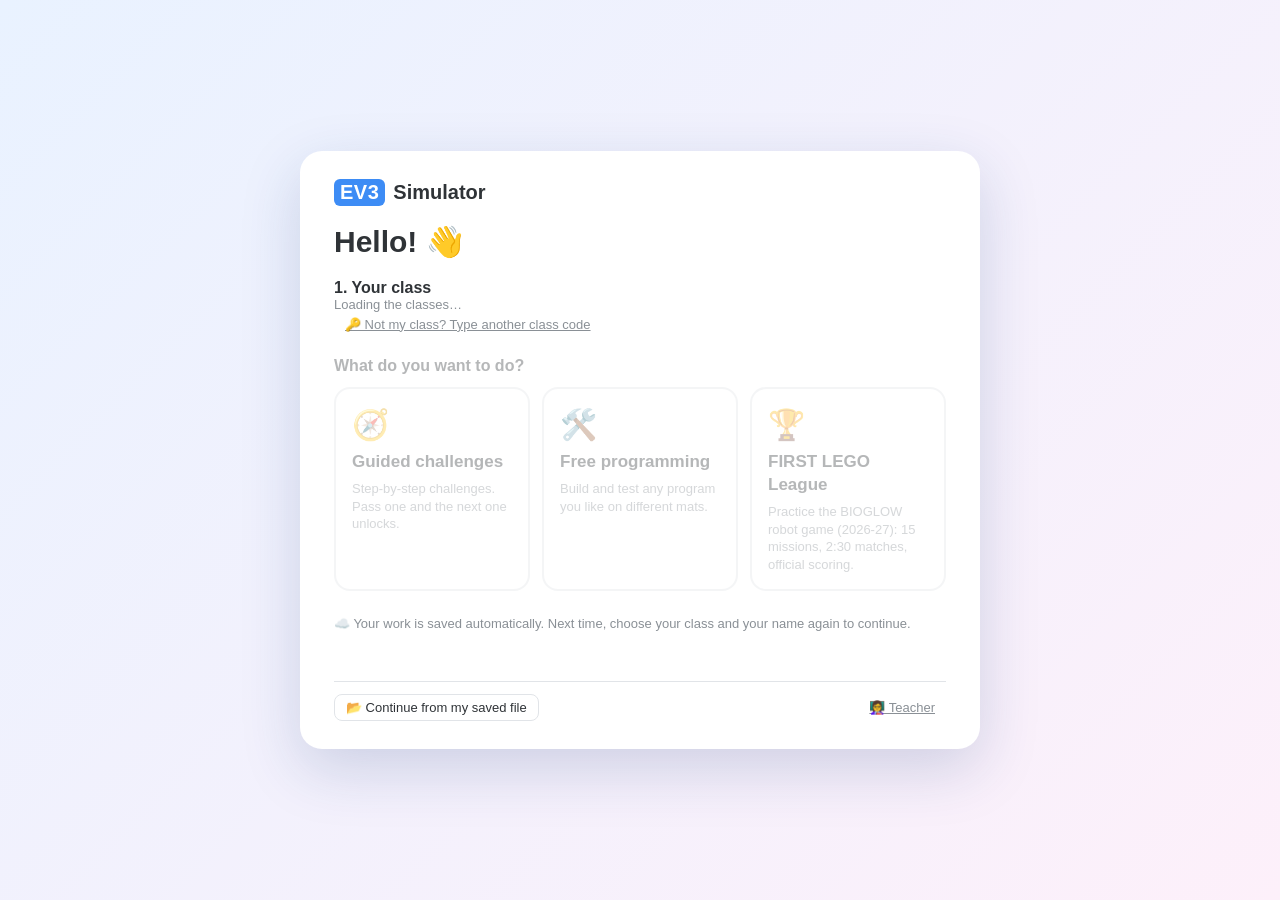
==== commit 42dae24a: "One code per class; lighter database use (single sync call, version counter, presence, trimmed data)" ====
--- a/index.html
+++ b/index.html
@@ -48,7 +48,7 @@
         </select>
         <label class="chk"><input type="checkbox" id="chkTrail" checked> Trail</label>
         <button id="btnPortView2" title="Show the Port View">🔌 Port View</button>
-        <button id="btn3d" title="See the FLL table in 3D" hidden>🧊 3D</button>
+        <button id="btn3d" title="See the field in 3D">🧊 3D</button>
         <button id="btnBig" title="Bigger simulator">⛶</button>
         <span id="simClock" class="clock">0.0 s</span>
       </div>
@@ -74,6 +74,7 @@
         <div class="row">
           <button id="btnHint" title="Show a hint">💡 Hint</button>
           <button id="btnVariant" title="Try the challenge with another random layout">🎲 New layout</button>
+          <button id="btnSolution" title="Teacher preview: the reference solution of this challenge" hidden>🔑 Solution</button>
           <span class="spacer"></span>
           <button id="btnEvaluate" class="primary">✅ Check my solution</button>
         </div>
@@ -173,6 +174,7 @@
           <p class="wq">2. Your name</p>
           <div id="wNames" class="wnames"></div>
         </div>
+        <button id="wOtherCode" class="link" title="Type the code of another class">🔑 Not my class? Type another class code</button>
       </div>
       <div id="wMe" class="wme" hidden><span id="wMeText"></span> <button id="wChange" class="link">Not you? Change</button></div>
       <p class="wq" id="wModeTitle">What do you want to do?</p>
--- a/css/style.css
+++ b/css/style.css
@@ -468,3 +468,17 @@
 .wcode input { font-size: 22px; padding: 10px 14px; border-radius: 12px; width: 220px; letter-spacing: 2px; }
 .wcode button { font-size: 18px; padding: 10px 20px; border-radius: 12px; }
 .share-code { margin: 4px 0 6px; }
+body.preview #topbar { background: #fff6e5; }
+body.preview #studentChip { background: #f0a020; color: #fff; }
+
+/* Challenges grouped by category */
+.stepper { gap: 8px 12px; align-items: flex-start; }
+.step-group { display: flex; flex-direction: column; gap: 3px; padding: 4px 6px; border-radius: 10px; }
+.step-group.on { background: #eef5ff; }
+.step-cat { font-size: 11px; font-weight: 700; color: var(--muted); white-space: nowrap; }
+.steps { display: flex; align-items: center; gap: 4px; }
+.dot-gap { display: inline-block; width: 7px; }
+.exam-cat { grid-column: 1 / -1; font-weight: 700; margin-top: 6px; color: var(--muted); }
+.ctl-badge.code { background: #e8f0ff; color: #2c5aa0; font-variant-numeric: tabular-nums; }
+.code-row { margin: 4px 0; gap: 4px; }
+.code-row input { font-variant-numeric: tabular-nums; width: 90px; padding: 3px 6px; border-radius: 6px; border: 1px solid var(--border); }
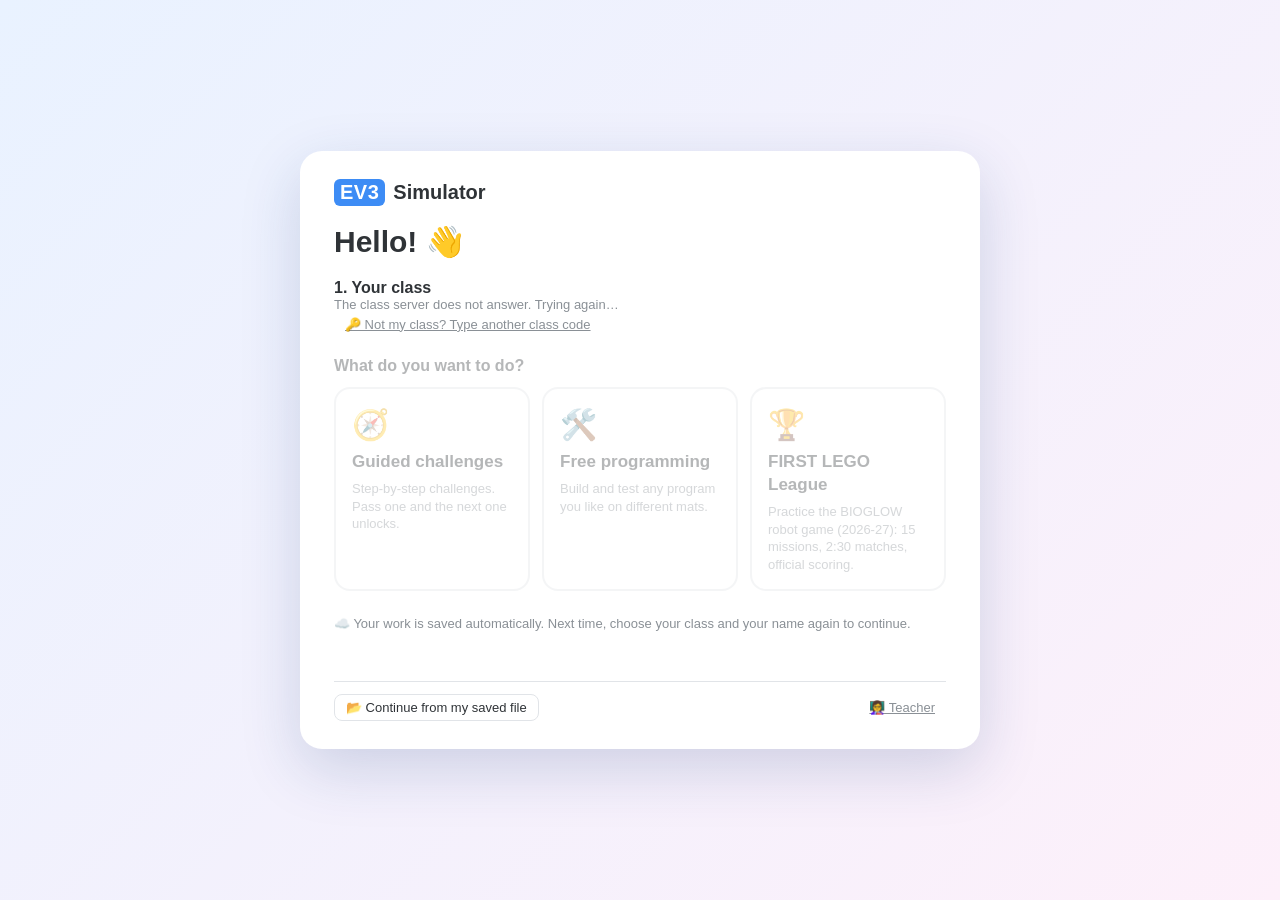
==== commit 2bcd8869: "Several solutions per challenge in the answer key; no challenge asks to write on the display - Teach" ====
--- a/index.html
+++ b/index.html
@@ -74,7 +74,7 @@
         <div class="row">
           <button id="btnHint" title="Show a hint">💡 Hint</button>
           <button id="btnVariant" title="Try the challenge with another random layout">🎲 New layout</button>
-          <button id="btnSolution" title="Teacher preview: the reference solution of this challenge" hidden>🔑 Solution</button>
+          <button id="btnSolution" title="Teacher preview: several solutions of this challenge, from the simplest" hidden>🔑 Solution</button>
           <span class="spacer"></span>
           <button id="btnEvaluate" class="primary">✅ Check my solution</button>
         </div>
--- a/css/style.css
+++ b/css/style.css
@@ -94,6 +94,12 @@
 .zoom-bar button:hover { background: rgba(0, 0, 0, 0.06); }
 .zoom-bar svg { width: 30px; height: 30px; fill: none; stroke: #6b7076; stroke-width: 1.6; stroke-linecap: round; stroke-linejoin: round; }
 .zoom-bar .sep { width: 1px; height: 26px; background: #d6d9dc; margin: 0 4px; }
+@media (max-width: 1200px) { /* small laptop screens: a smaller zoom bar, never over the palette or the simulator */
+  .zoom-bar { gap: 4px; }
+  .zoom-bar button { width: 30px; height: 30px; }
+  .zoom-bar svg { width: 22px; height: 22px; }
+  .zoom-bar .sep, .zoom-bar button[data-z="reset"] { display: none; }
+}
 
 .toolbar { display: flex; align-items: center; gap: 6px; padding: 8px; border-bottom: 1px solid var(--border); flex-wrap: wrap; }
 .toolbar .run { background: var(--green); color: #fff; border-color: var(--green); font-weight: 700; }
@@ -298,7 +304,7 @@
 .pv-open { position: absolute; top: 12px; left: 360px; z-index: 5; display: flex; flex-direction: column; align-items: center; gap: 2px; background: rgba(255, 255, 255, 0.9); border-radius: 12px; padding: 6px 10px; font-size: 11px; font-weight: 600; color: #3a3f45; }
 .pv-open:hover { background: #fff; box-shadow: 0 2px 10px rgba(0, 0, 0, 0.12); }
 .pv-open.active { border-color: var(--blue); color: var(--blue-dark); }
-.pv-panel { position: fixed; left: 50%; top: 70px; transform: translateX(-60%); z-index: 800; background: #fff; border-radius: 16px; box-shadow: 0 18px 50px rgba(0, 0, 0, 0.25); border: 1px solid var(--border); padding: 12px 16px 16px; max-height: calc(100vh - 90px); overflow: auto; }
+.pv-panel { position: fixed; left: 8px; top: 70px; max-width: calc(100vw - var(--side-w) - 16px); z-index: 800; background: #fff; border-radius: 16px; box-shadow: 0 18px 50px rgba(0, 0, 0, 0.25); border: 1px solid var(--border); padding: 12px 16px 16px; max-height: calc(100vh - 90px); overflow: auto; }
 .pv-top { display: flex; align-items: center; gap: 10px; border-bottom: 1px solid var(--border); padding-bottom: 10px; margin-bottom: 8px; cursor: move; user-select: none; }
 .pv-name { font-size: 20px; font-weight: 800; }
 .pv-sub { font-size: 11px; }
